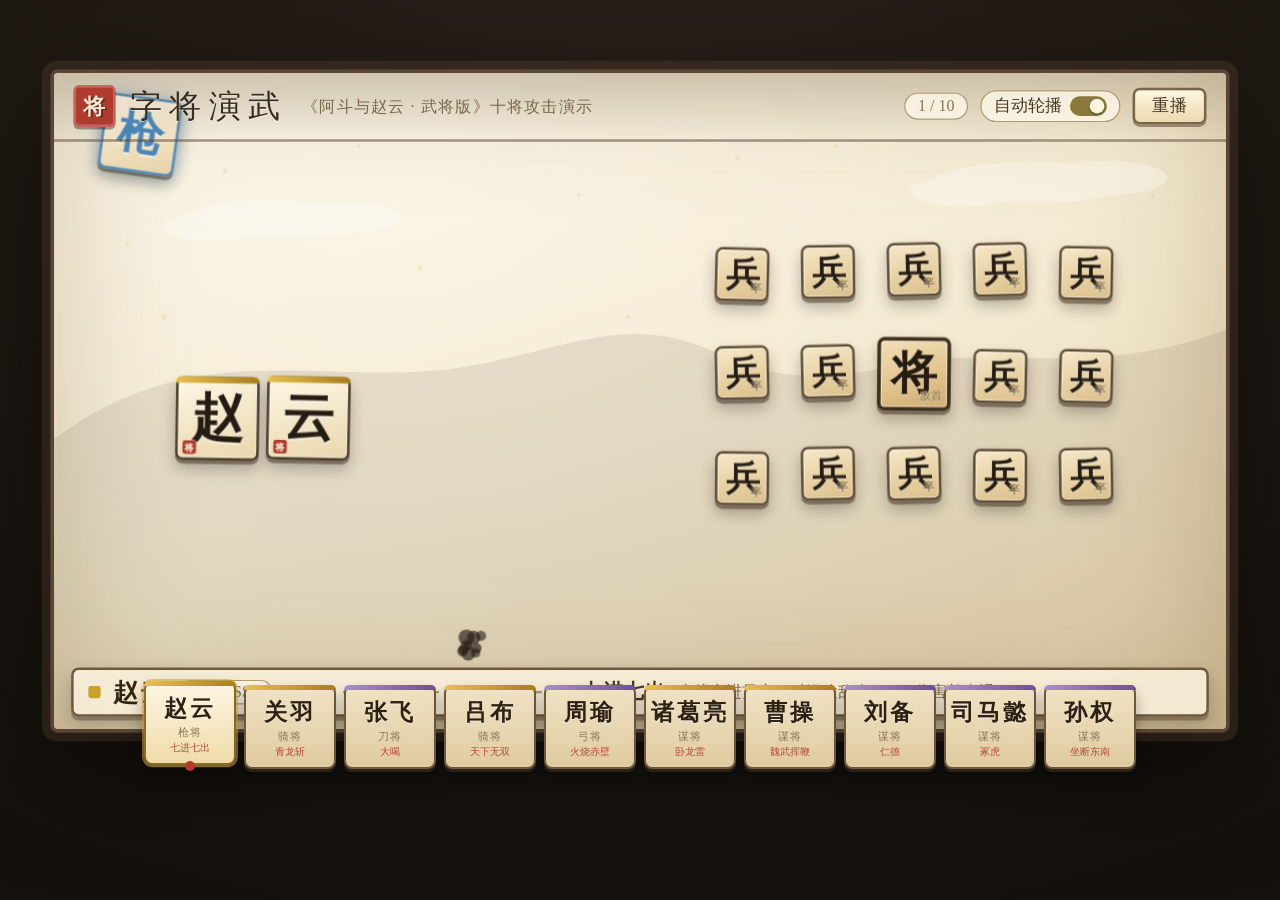
==== warriors-attack.html @ 14cee169 "技术美术：十将攻击画面 HTML 原型（文字拟人化动画）" ====
<!DOCTYPE html>
<html lang="zh-CN">
<head>
<meta charset="UTF-8">
<meta name="viewport" content="width=device-width,initial-scale=1">
<title>字将演武 · 十将攻击演示（阿斗与赵云·武将版）</title>
<style>
/* ============ 基础 ============ */
*{margin:0;padding:0;box-sizing:border-box}
html,body{height:100%}
body{
  background:#14100c radial-gradient(1200px 800px at 50% 18%, #2c231b, #14100c);
  font-family:"KaiTi","STKaiti","SimSun",serif;
  color:#2a2118;
  display:flex;align-items:center;justify-content:center;
  overflow:auto;
  -webkit-user-select:none;user-select:none;
}
#wrap{display:flex;flex-direction:column;align-items:center;gap:14px;padding:20px 8px}

/* ============ 舞台（960×540 逻辑坐标） ============ */
#stage{
  position:relative;width:960px;height:540px;flex:none;
  background:
    radial-gradient(900px 520px at 28% 18%, rgba(255,253,245,.55), rgba(0,0,0,0)),
    linear-gradient(163deg,#f7efdb 0%,#f0e3c5 55%,#e7d4af 100%);
  border:3px solid #5b4636;
  outline:7px solid rgba(91,70,54,.32);
  box-shadow:0 26px 90px rgba(0,0,0,.6), inset 0 0 110px rgba(122,92,42,.30);
  border-radius:6px;
  overflow:hidden;
  transform-origin:50% 50%;
}
#bg{position:absolute;inset:0;z-index:0;pointer-events:none}
#stage.shake-sm{animation:shk-sm .22s linear}
#stage.shake-md{animation:shk-md .3s linear}
#stage.shake-lg{animation:shk-lg .42s linear}
@keyframes shk-sm{0%{transform:translate(0,0)}25%{transform:translate(2px,-2px)}50%{transform:translate(-2px,2px)}75%{transform:translate(2px,1px)}100%{transform:translate(0,0)}}
@keyframes shk-md{0%{transform:translate(0,0)}15%{transform:translate(4px,-4px)}30%{transform:translate(-5px,3px)}45%{transform:translate(4px,4px)}60%{transform:translate(-3px,-4px)}80%{transform:translate(3px,2px)}100%{transform:translate(0,0)}}
@keyframes shk-lg{0%{transform:translate(0,0)}10%{transform:translate(7px,-7px)}20%{transform:translate(-8px,5px)}30%{transform:translate(7px,7px)}40%{transform:translate(-6px,-7px)}55%{transform:translate(5px,5px)}70%{transform:translate(-4px,-3px)}85%{transform:translate(3px,2px)}100%{transform:translate(0,0)}}

/* ============ 标题栏 ============ */
#titlebar{
  position:absolute;top:0;left:0;right:0;height:56px;z-index:30;
  display:flex;align-items:center;gap:12px;
  padding:0 16px;
  border-bottom:2px solid rgba(91,70,54,.45);
  background:linear-gradient(180deg,rgba(91,70,54,.16),rgba(91,70,54,0));
  pointer-events:none;
}
#titlebar .seal{
  flex:none;width:34px;height:34px;border-radius:4px;
  background:#b03a2e;color:#f5ead2;
  font-size:18px;font-weight:bold;letter-spacing:0;
  display:flex;align-items:center;justify-content:center;
  box-shadow:0 2px 0 rgba(0,0,0,.35), inset 0 0 0 2px rgba(255,255,255,.22);
  text-shadow:1px 1px 0 rgba(0,0,0,.35);
}
#titlebar .tt{font-family:"STLiti","LiSu","KaiTi",serif;font-size:26px;letter-spacing:6px;color:#3a2c1c;text-shadow:0 1px 0 rgba(255,255,255,.6)}
#titlebar .sub{font-size:13px;color:#7a674c;letter-spacing:1px;margin-top:2px}
#titlebar .spacer{flex:1;pointer-events:none}
#titlebar .ctrls{display:flex;align-items:center;gap:10px;pointer-events:auto}
#titlebar .step{font-size:13px;color:#8a7456;background:rgba(255,250,235,.75);border:1px solid #b09a76;border-radius:12px;padding:2px 10px}
#titlebar button{
  font-family:inherit;font-size:14px;color:#4a3824;cursor:pointer;
  background:linear-gradient(180deg,#fdf6e2,#ecd9ae);
  border:2px solid #7a6547;border-radius:6px;padding:4px 14px;
  box-shadow:0 2px 0 rgba(74,59,42,.5);
}
#titlebar button:hover{background:linear-gradient(180deg,#fff8e6,#f2e0b6)}
#titlebar button:active{transform:translateY(1px);box-shadow:0 1px 0 rgba(74,59,42,.5)}
#titlebar .switch{display:flex;align-items:center;gap:6px;font-size:14px;color:#4a3824;background:rgba(255,250,235,.75);border:1px solid #b09a76;border-radius:16px;padding:3px 10px;cursor:pointer}
#titlebar .switch .knob{width:30px;height:16px;border-radius:8px;background:#c9b894;position:relative;transition:background .2s;flex:none}
#titlebar .switch .knob::after{content:"";position:absolute;top:2px;left:2px;width:12px;height:12px;border-radius:50%;background:#fdf6e2;box-shadow:0 1px 2px rgba(0,0,0,.4);transition:left .2s}
#titlebar .switch.on .knob{background:#8a7a3a}
#titlebar .switch.on .knob::after{left:16px}

/* ============ 字牌 ============ */
.tile{
  position:absolute;z-index:2;
  display:flex;align-items:center;justify-content:center;
  font-family:"KaiTi","STKaiti","SimHei",serif;font-weight:bold;
  color:#241b12;text-shadow:0 1px 0 rgba(255,255,255,.55);
  background:linear-gradient(165deg,#fcf4e2 0%,#f1e3c2 55%,#e7d3a9 100%);
  border:2px solid #4a3b2a;border-radius:6px;
  box-shadow:0 3px 0 rgba(74,59,42,.55), 0 7px 12px rgba(0,0,0,.26), inset 0 0 0 1px rgba(255,255,255,.5);
  pointer-events:none;
  will-change:left,top,transform,opacity,filter;
}
.tile .qbar{position:absolute;top:-2px;left:-2px;right:-2px;height:5px;border-radius:4px 4px 0 0}
.tile .qbar.gold{background:linear-gradient(90deg,#e6c14e,#a87e1e)}
.tile .qbar.purple{background:linear-gradient(90deg,#a98fd0,#6d4f96)}
.tile .corner{position:absolute;bottom:2px;right:4px;font-size:9px;color:#a08a62;letter-spacing:0}
.tile .seal-mini{position:absolute;bottom:3px;left:4px;width:11px;height:11px;border-radius:2px;background:#b03a2e;font-size:7px;color:#f5ead2;display:flex;align-items:center;justify-content:center}

/* 武将字 */
.char{background:linear-gradient(165deg,#fef7e6 0%,#f3e6c6 55%,#ead7ad 100%)}
/* 武器字 */
.weapon{
  border-width:2px;z-index:3;
  font-family:"STLiti","LiSu","KaiTi",serif;
}
/* 敌兵 */
.enemy{background:linear-gradient(165deg,#f5e8c8 0%,#e8d2a4 55%,#dcc08c 100%);border-color:#5c4a33}
.enemy .corner{color:#8f7a54}
/* 精英 */
.elite{border-width:3px;border-color:#3d2d1c;background:linear-gradient(165deg,#f3e0b6 0%,#e2c58e 55%,#d2ae72 100%)}
/* 友军 */
.ally{background:linear-gradient(165deg,#eef0e0 0%,#d8dec0 55%,#c6cd9f 100%);border-color:#57604a}

/* 慢速/眩晕小标记 */
.minimark{position:absolute;z-index:6;font-size:17px;font-weight:bold;pointer-events:none;opacity:0}
.minimark.slow{color:#7a4f9e;text-shadow:0 0 6px rgba(122,79,158,.9)}
.minimark.star{color:#e0a81f;text-shadow:0 0 8px rgba(224,168,31,.95)}

/* ============ 特效层 ============ */
#fx{position:absolute;inset:0;z-index:8;pointer-events:none}

/* 飘字 */
.float-text{
  position:absolute;z-index:20;pointer-events:none;
  font-family:"KaiTi","STKaiti",serif;font-weight:bold;
  white-space:nowrap;
  text-shadow:0 2px 0 rgba(0,0,0,.35), 0 0 12px rgba(0,0,0,.15);
  animation:floatUp 1.25s ease-out forwards;
}
@keyframes floatUp{
  0%{opacity:0;transform:translateY(6px) scale(.6)}
  12%{opacity:1;transform:translateY(0) scale(1.15)}
  26%{transform:translateY(-8px) scale(1)}
  100%{opacity:0;transform:translateY(-46px) scale(.92)}
}
.float-text.dmg{color:#c1351d;font-size:26px}
.float-text.burn{color:#e2601f;font-size:22px}
.float-text.heal{color:#3f9e58;font-size:22px}
.float-text.buff{color:#c9a227;font-size:20px}
.float-text.info{color:#4a3b2a;font-size:17px}
.float-text.gold{color:#d4a017;font-size:26px}
.float-text.red{color:#d33;font-size:20px}

/* 技能大字 */
#bigtext{
  position:absolute;left:0;right:0;top:150px;z-index:25;text-align:center;
  pointer-events:none;opacity:0;
}
#bigtext.show{animation:btPop 1.7s cubic-bezier(.16,.8,.3,1) forwards}
@keyframes btPop{
  0%{opacity:0;transform:scale(.3) rotate(-4deg)}
  14%{opacity:1;transform:scale(1.12) rotate(1deg)}
  26%{transform:scale(1) rotate(0)}
  72%{opacity:1;transform:scale(1.02)}
  100%{opacity:0;transform:scale(.94) translateY(-14px)}
}
#bt-main{
  display:inline-block;
  font-family:"STLiti","LiSu","KaiTi",serif;
  font-size:74px;font-weight:bold;letter-spacing:10px;
  color:#241b12;
  background:linear-gradient(180deg,#fff8e8 8%,#e8d3a4 100%);
  -webkit-background-clip:text;background-clip:text;
  text-shadow:0 0 0 transparent;
  filter:drop-shadow(0 3px 0 rgba(74,59,42,.85)) drop-shadow(0 0 18px rgba(0,0,0,.28));
  padding:0 26px;
}
#bt-sub{display:block;margin-top:8px;font-size:18px;color:#5c4628;letter-spacing:2px;text-shadow:0 1px 0 rgba(255,255,255,.7)}
#bt-seal{position:absolute;left:50%;top:-10px;margin-left:150px;width:30px;height:30px;border-radius:3px;background:#b03a2e;color:#f5ead2;font-size:13px;display:flex;align-items:center;justify-content:center;box-shadow:0 2px 0 rgba(0,0,0,.3);transform:rotate(8deg)}

/* ============ 战报条 ============ */
#report{
  position:absolute;left:14px;right:14px;bottom:10px;height:40px;z-index:26;
  display:flex;align-items:center;gap:10px;
  background:rgba(250,241,220,.88);
  border:2px solid #6d583c;border-radius:6px;
  padding:0 12px;
  box-shadow:0 3px 0 rgba(74,59,42,.4), 0 6px 14px rgba(0,0,0,.2);
  pointer-events:none;
}
#report .rq{width:10px;height:10px;border-radius:2px;flex:none}
#report .rq.gold{background:#c9a227}
#report .rq.purple{background:#7d5ba6}
#report .rname{font-size:20px;font-weight:bold;color:#33250f;letter-spacing:2px;flex:none}
#report .rjob{font-size:13px;color:#7a674c;flex:none;border:1px solid #b09a76;border-radius:8px;padding:0 7px;background:rgba(255,255,255,.4)}
#report .rdash{flex:1;height:2px;background:repeating-linear-gradient(90deg,#b09a76 0 6px,transparent 6px 12px)}
#report .rskill{font-size:16px;color:#4a3824;flex:none;font-weight:bold;letter-spacing:1px}
#report .rdesc{font-size:13px;color:#7a674c;flex:none;max-width:430px;white-space:nowrap;overflow:hidden;text-overflow:ellipsis}
#report .rhit{flex:none;font-size:13px;color:#b03a2e;min-width:150px;text-align:right;transition:opacity .3s}

/* ============ 武将切换栏 ============ */
#bar{
  display:flex;gap:8px;justify-content:center;flex-wrap:wrap;
  width:100%;max-width:1016px;
}
.hbtn{
  position:relative;cursor:pointer;font-family:inherit;
  width:92px;height:84px;padding:6px 4px 4px;
  display:flex;flex-direction:column;align-items:center;justify-content:center;gap:1px;
  background:linear-gradient(180deg,#efe3c4,#e0cba0);
  border:2px solid #6d583c;border-radius:8px;
  box-shadow:0 3px 0 rgba(74,59,42,.5), 0 8px 14px rgba(0,0,0,.3);
  transition:transform .12s, box-shadow .12s;
}
.hbtn:hover{transform:translateY(-2px)}
.hbtn:active{transform:translateY(1px);box-shadow:0 1px 0 rgba(74,59,42,.5)}
.hbtn .hq{position:absolute;top:-2px;left:-2px;right:-2px;height:5px;border-radius:6px 6px 0 0}
.hbtn .hq.gold{background:linear-gradient(90deg,#e6c14e,#a87e1e)}
.hbtn .hq.purple{background:linear-gradient(90deg,#a98fd0,#6d4f96)}
.hbtn .hnm{font-size:23px;font-weight:bold;color:#2e2113;letter-spacing:3px;text-shadow:0 1px 0 rgba(255,255,255,.5)}
.hbtn .hjb{font-size:11px;color:#8a7456;letter-spacing:1px}
.hbtn .hsk{font-size:10px;color:#b03a2e;letter-spacing:0;opacity:.9;max-width:84px;white-space:nowrap;overflow:hidden;text-overflow:ellipsis}
.hbtn.cur{
  background:linear-gradient(180deg,#fdf6e2,#f0dcaa);
  border-color:#8a6a2a;
  box-shadow:0 0 0 2px rgba(201,162,39,.55), 0 3px 0 rgba(74,59,42,.5), 0 10px 18px rgba(0,0,0,.35);
  transform:translateY(-4px);
}
.hbtn .hsr{position:absolute;bottom:-8px;left:50%;margin-left:-5px;width:10px;height:10px;border-radius:50%;background:#b03a2e;opacity:0;transition:opacity .15s}
.hbtn.cur .hsr{opacity:1}

@media (max-width:1020px){#wrap{gap:10px}}
</style>
</head>
<body>
<div id="wrap">
  <div id="stage">
    <!-- 背景装饰：远山 / 祥云 / 洒金 -->
    <svg id="bg" viewBox="0 0 960 540" preserveAspectRatio="xMidYMid slice" aria-hidden="true">
      <g fill="#4a3b2a" opacity=".10">
        <path d="M0,300 C120,210 230,260 340,240 C420,226 470,196 540,228 C600,256 640,250 700,238 C770,224 860,250 960,210 L960,540 L0,540 Z"/>
        <path d="M0,360 C140,300 300,330 420,312 C520,298 620,330 740,316 C830,306 910,322 960,300 L960,540 L0,540 Z" opacity=".8"/>
      </g>
      <g fill="#ffffff" opacity=".30">
        <ellipse cx="180" cy="120" rx="70" ry="16"/>
        <ellipse cx="130" cy="126" rx="40" ry="12"/>
        <ellipse cx="238" cy="118" rx="46" ry="13"/>
        <ellipse cx="800" cy="90" rx="80" ry="17"/>
        <ellipse cx="745" cy="97" rx="44" ry="12"/>
        <ellipse cx="862" cy="86" rx="50" ry="14"/>
      </g>
      <g fill="#c9a227" opacity=".14">
        <circle cx="90" cy="200" r="2.4"/><circle cx="140" cy="80" r="1.8"/><circle cx="300" cy="160" r="2.2"/>
        <circle cx="430" cy="100" r="1.6"/><circle cx="560" cy="70" r="2"/><circle cx="700" cy="150" r="1.8"/>
        <circle cx="830" cy="180" r="2.2"/><circle cx="900" cy="100" r="1.6"/><circle cx="250" cy="60" r="1.5"/>
        <circle cx="640" cy="60" r="1.5"/><circle cx="470" cy="200" r="1.7"/><circle cx="60" cy="140" r="1.6"/>
      </g>
    </svg>

    <!-- 标题栏 -->
    <div id="titlebar">
      <div class="seal">将</div>
      <div>
        <div class="tt">字将演武</div>
      </div>
      <div class="sub">《阿斗与赵云 · 武将版》十将攻击演示</div>
      <div class="spacer"></div>
      <div class="ctrls">
        <span class="step" id="step-info">1 / 10</span>
        <div class="switch" id="auto-switch" title="自动轮播武将"><span>自动轮播</span><span class="knob"></span></div>
        <button id="btn-replay" title="重播当前武将">重播</button>
      </div>
    </div>

    <!-- 战斗层 -->
    <div id="layer-allies"></div>
    <div id="layer-enemies"></div>
    <div id="layer-hero"></div>

    <canvas id="fx"></canvas>

    <!-- 技能大字 -->
    <div id="bigtext"><span id="bt-seal" style="display:none">将</span><span id="bt-main"></span><span id="bt-sub"></span></div>

    <!-- 战报条 -->
    <div id="report">
      <span class="rq" id="rq"></span>
      <span class="rname" id="rname"></span>
      <span class="rjob" id="rjob"></span>
      <span class="rdash"></span>
      <span class="rskill" id="rskill"></span>
      <span class="rdesc" id="rdesc"></span>
      <span class="rhit" id="rhit"></span>
    </div>
  </div>

  <!-- 武将切换栏 -->
  <div id="bar"></div>
</div>

<script>
"use strict";
/* ================= 工具 ================= */
const $ = s => document.querySelector(s);
const clamp = (v,a,b)=>v<a?a:(v>b?b:v);
const lerp = (a,b,t)=>a+(b-a)*t;
const rnd = (a,b)=>a+Math.random()*(b-a);
const easeOutCubic = t=>1-Math.pow(1-t,3);
const easeInCubic = t=>t*t*t;
const easeInOutSine = t=>-(Math.cos(Math.PI*t)-1)/2;
const easeOutBack = t=>{const c=1.70158;const p=c+1;return 1+Math.pow(t-1,3)*(p*Math.pow(t-1,2)+c*(t-1)+1);};
const easeOutElastic = t=>{if(t===0||t===1)return t;return Math.pow(2,-10*t)*Math.sin((t*10-0.75)*(2*Math.PI/3))+1;};

/* ================= 常量 ================= */
const SW=960, SH=540;
const HERO_CX=170, HERO_CY=245;      // 武将字牌中心
const ALLY_POS=[[62,180],[62,260],[62,340]];  // 友军位置
const ENEMY_COLS=[560,630,700,770,840];
const ENEMY_ROWS=[162,245,328];
const ELITE_POS={x:700,y:245};        // 精英敌（第二排中间）
const TILE_SIZE={
  char2:68, char3:56, weapon:62, enemy:44, elite:60, ally:52, fire:48, seal:26
};

/* ================= 全局状态 ================= */
const state={
  t:0, auto:true, idx:0,
  hero:null, done:false, playing:false,
  parts:[], floats:[],
  enemies:[], allies:[],
};

/* ================= 舞台缩放 ================= */
function fitStage(){
  const s=Math.min(window.innerWidth/1000, (window.innerHeight-40)/700);
  const st=$('#stage');
  st.style.transform='scale('+Math.min(1.35,Math.max(0.35,s))+')';
}
window.addEventListener('resize',fitStage);

/* ================= 震屏 ================= */
function shake(level){
  const st=$('#stage');
  st.classList.remove('shake-sm','shake-md','shake-lg');
  void st.offsetWidth;
  st.classList.add(level==='lg'?'shake-lg':(level==='md'?'shake-md':'shake-sm'));
}

/* ================= 飘字 ================= */
function floatText(x,y,text,cls){
  const el=document.createElement('span');
  el.className='float-text '+cls;
  el.textContent=text;
  el.style.left=x+'px'; el.style.top=y+'px';
  $('#stage').appendChild(el);
  setTimeout(()=>el.remove(),1300);
}

/* ================= 技能大字 ================= */
function bigText(main,sub){
  $('#bt-main').textContent=main;
  $('#bt-sub').textContent=sub||'';
  $('#bt-seal').style.display=sub?'flex':'none';
  const bt=$('#bigtext');
  bt.classList.remove('show');
  void bt.offsetWidth;
  bt.classList.add('show');
}

/* ================= Canvas 初始化 ================= */
const fx=$('#fx'), fctx=fx.getContext('2d');
function initCanvas(){
  fx.width=SW*2; fx.height=SH*2;
  fctx.scale(2,2);
}

/* ================= 粒子系统 ================= */
function spawn(o){ state.parts.push(o); }
function ink(x,y,n,power){
  for(let i=0;i<n;i++){
    const a=rnd(0,Math.PI*2), sp=rnd(20,130)*(power||1);
    spawn({type:'ink',x,y,vx:Math.cos(a)*sp,vy:Math.sin(a)*sp-40,t:0,life:rnd(.5,.9),r:rnd(2,5.5)*Math.max(.6,power*0.9),g:rnd(300,560)});
  }
}
function fire(x,y,n,up){
  for(let i=0;i<n;i++){
    spawn({type:'fire',x:x+rnd(-14,14),y:y+rnd(-6,6),vx:rnd(-24,24),vy:rnd(-130,-40)*(up!==false?1:0.6),t:0,life:rnd(.5,1.1),r:rnd(2,6.5),hue:rnd(14,42)});
  }
}
function smoke(x,y,n){
  for(let i=0;i<n;i++){
    spawn({type:'smoke',x:x+rnd(-8,8),y:y+rnd(-6,6),vx:rnd(-14,14),vy:rnd(-70,-30),t:0,life:rnd(.8,1.4),r:rnd(3,8)});
  }
}
function spark(x,y,n,color){
  for(let i=0;i<n;i++){
    const a=rnd(0,Math.PI*2), sp=rnd(40,190);
    spawn({type:'spark',x,y,vx:Math.cos(a)*sp,vy:Math.sin(a)*sp,t:0,life:rnd(.35,.7),r:rnd(1.5,3.4),color:color||'#e8d27a'});
  }
}
function ring(x,y,color,r0,r1,life,w){
  spawn({type:'ring',x,y,color,r0:r0||10,r1:r1||200,t:0,life:life||0.6,w:w||5});
}
function slash(x,y,ang,len,color,life){
  spawn({type:'slash',x,y,ang,rad:len,t:0,life:life||0.3,color:color||'#e8e8e8'});
}
function bolt(x1,y1,x2,y2,color){
  const seg=6, pts=[[x1,y1]];
  for(let i=1;i<seg;i++){
    pts.push([lerp(x1,x2,i/seg)+rnd(-14,14), lerp(y1,y2,i/seg)+rnd(-14,14)]);
  }
  pts.push([x2,y2]);
  spawn({type:'bolt',pts,t:0,life:0.14,color:color||'#f4e9a8',seed:Math.random()});
}
function cloud(x,y,r,alpha,life){
  spawn({type:'cloud',x,y,r,t:0,life:life||1.4,alpha:alpha||0.4});
}
function aura(x,y,r,color,alpha,life){
  spawn({type:'aura',x,y,r,t:0,life:life||1.6,color:color||'#5d4a8c',alpha:alpha||0.5});
}
function petal(x,y,n){
  for(let i=0;i<n;i++){
    spawn({type:'petal',x:x+rnd(-30,30),y:y+rnd(-10,10),vx:rnd(-26,26),vy:rnd(-70,-28),t:0,life:rnd(.9,1.6),r:rnd(2.5,4.5),rot:rnd(0,Math.PI*2)});
  }
}
function coin(x,y,n){
  for(let i=0;i<n;i++){
    spawn({type:'coin',x:x+rnd(-260,260),y:y+rnd(-40,0),vx:rnd(-16,16),vy:rnd(90,220),t:0,life:1.6,r:rnd(6,10),rot:rnd(0,Math.PI*2),bounce:0});
  }
}
function healFx(x,y,color){
  spawn({type:'heal',x:x+rnd(-8,8),y:y+rnd(-8,8),t:0,life:0.9,color:color||'#6fd48a'});
}
function starFx(x,y){
  spawn({type:'star',x:x+rnd(-6,6),y:y-rnd(0,26),t:0,life:rnd(.9,1.3),r:rnd(5,8)});
}
function ghost(x,y,text,scale,alpha){
  spawn({type:'ghost',x,y,text,scale:scale||1,alpha:alpha||0.3,t:0,life:0.4});
}
function ghostPair(x,y,ch1,ch2,w,scale,alpha){
  spawn({type:'ghost',x:x-w/2,y,text:ch1,scale:scale||1,alpha:alpha||0.3,t:0,life:0.4});
  spawn({type:'ghost',x:x+w/2,y,text:ch2,scale:scale||1,alpha:alpha||0.3,t:0,life:0.4});
}

function drawParticle(p){
  const a=1-clamp(p.t/p.life,0,1);
  switch(p.type){
    case 'ink':{
      p.x+=p.vx*(p.g?0.016:1); p.y+=p.vy*0.016;
      p.vx*=0.96; p.vy=p.vy*0.96+110*0.016;
      fctx.globalAlpha=Math.max(0,a*0.8);
      fctx.fillStyle='#2a2118';
      fctx.beginPath(); fctx.arc(p.x,p.y,p.r*a,0,7); fctx.fill();
      break;
    }
    case 'fire':{
      p.x+=p.vx*0.016; p.y+=p.vy*0.016; p.vx*=0.97;
      const grd=fctx.createRadialGradient(p.x,p.y,0,p.x,p.y,p.r*2.4);
      fctx.globalAlpha=Math.max(0,a*0.85);
      grd.addColorStop(0,'rgba(255,244,190,1)');
      grd.addColorStop(0.4,'rgba(255,'+Math.floor(120+p.hue*2)+',40,'+0.9+')');
      grd.addColorStop(1,'rgba(220,60,10,0)');
      fctx.fillStyle=grd;
      fctx.beginPath(); fctx.arc(p.x,p.y,p.r*2.2*a+1,0,7); fctx.fill();
      break;
    }
    case 'smoke':{
      p.x+=p.vx*0.016; p.y+=p.vy*0.016; p.r+=6*0.016;
      fctx.globalAlpha=Math.max(0,a*0.35);
      fctx.fillStyle='#3a3a3a';
      fctx.beginPath(); fctx.arc(p.x,p.y,p.r*a,0,7); fctx.fill();
      break;
    }
    case 'spark':{
      p.x+=p.vx*0.016; p.y+=p.vy*0.016; p.vx*=0.94; p.vy*=0.94;
      fctx.globalAlpha=Math.max(0,a);
      fctx.fillStyle=p.color;
      fctx.beginPath(); fctx.arc(p.x,p.y,p.r*a,0,7); fctx.fill();
      break;
    }
    case 'ring':{
      const r=lerp(p.r0,p.r1,1-Math.pow(1-clamp(p.t/p.life,0,1),2));
      fctx.globalAlpha=Math.max(0,a*0.85);
      fctx.strokeStyle=p.color; fctx.lineWidth=Math.max(1,p.w*a);
      fctx.beginPath(); fctx.arc(p.x,p.y,r,0,7); fctx.stroke();
      break;
    }
    case 'slash':{
      fctx.globalAlpha=Math.max(0,a);
      const grd=fctx.createRadialGradient(p.x,p.y,0,p.x,p.y,p.rad*2);
      grd.addColorStop(0,p.color);
      grd.addColorStop(1,'rgba(255,255,255,0)');
      fctx.fillStyle=grd;
      fctx.save(); fctx.translate(p.x,p.y); fctx.rotate(p.ang);
      fctx.beginPath();
      fctx.moveTo(-p.rad*0.1,0);
      fctx.quadraticCurveTo(p.rad*0.55,-p.rad*0.34,p.rad,0);
      fctx.quadraticCurveTo(p.rad*0.55,p.rad*0.34,-p.rad*0.1,0);
      fctx.fill(); fctx.restore();
      break;
    }
    case 'bolt':{
      fctx.globalAlpha=Math.max(0,a);
      fctx.lineJoin='round';
      fctx.strokeStyle=p.color; fctx.lineWidth=3.2*a+0.6;
      fctx.beginPath(); fctx.moveTo(p.pts[0][0],p.pts[0][1]);
      for(let i=1;i<p.pts.length;i++){
        const jx=p.pts[i][0]+rnd(-3,3), jy=p.pts[i][1]+rnd(-3,3);
        fctx.lineTo(jx,jy);
      }
      fctx.stroke();
      fctx.strokeStyle='rgba(255,255,255,'+(0.9*a)+')'; fctx.lineWidth=1.4;
      fctx.beginPath(); fctx.moveTo(p.pts[0][0],p.pts[0][1]);
      for(let i=1;i<p.pts.length;i++) fctx.lineTo(p.pts[i][0],p.pts[i][1]);
      fctx.stroke();
      break;
    }
    case 'cloud':{
      fctx.globalAlpha=Math.max(0,a*p.alpha);
      const grd=fctx.createRadialGradient(p.x,p.y,0,p.x,p.y,p.r);
      grd.addColorStop(0,'rgba(50,44,60,0.9)');
      grd.addColorStop(1,'rgba(50,44,60,0)');
      fctx.fillStyle=grd;
      fctx.beginPath(); fctx.arc(p.x,p.y,p.r,0,7); fctx.fill();
      break;
    }
    case 'aura':{
      fctx.globalAlpha=Math.max(0,a*p.alpha);
      const grd=fctx.createRadialGradient(p.x,p.y,0,p.x,p.y,p.r);
      grd.addColorStop(0,p.color);
      grd.addColorStop(1,'rgba(0,0,0,0)');
      fctx.fillStyle=grd;
      fctx.beginPath(); fctx.arc(p.x,p.y,p.r,0,7); fctx.fill();
      break;
    }
    case 'petal':{
      p.x+=p.vx*0.016; p.y+=p.vy*0.016; p.rot+=2*0.016;
      fctx.globalAlpha=Math.max(0,a*0.8);
      fctx.fillStyle='#f0a9bd';
      fctx.save(); fctx.translate(p.x,p.y); fctx.rotate(p.rot);
      fctx.beginPath(); fctx.ellipse(0,0,p.r,p.r*0.62,0,0,7); fctx.fill(); fctx.restore();
      break;
    }
    case 'coin':{
      p.x+=p.vx*0.016; p.vy+=380*0.016; p.y+=p.vy*0.016; p.rot+=3*0.016;
      if(p.y>SH-120 && p.bounce<2){ p.y=SH-120; p.vy*=-0.42; p.bounce++; spark(p.x,p.y,3,'#f4d982'); }
      fctx.globalAlpha=Math.max(0,Math.min(1,a+0.3));
      fctx.save(); fctx.translate(p.x,p.y); fctx.rotate(p.rot);
      fctx.fillStyle='#d4a017'; fctx.strokeStyle='#8a6a12'; fctx.lineWidth=1.6;
      fctx.beginPath(); fctx.arc(0,0,p.r,0,7); fctx.fill(); fctx.stroke();
      fctx.fillStyle='#8a6a12';
      fctx.fillRect(-p.r*0.28,-p.r*0.28,p.r*0.56,p.r*0.56);
      fctx.restore();
      break;
    }
    case 'heal':{
      p.y-=26*0.016;
      fctx.globalAlpha=Math.max(0,a);
      fctx.strokeStyle=p.color; fctx.lineWidth=2.6;
      fctx.beginPath(); fctx.moveTo(p.x-7,p.y); fctx.lineTo(p.x+7,p.y);
      fctx.moveTo(p.x,p.y-7); fctx.lineTo(p.x,p.y+7); fctx.stroke();
      break;
    }
    case 'star':{
      p.y-=10*0.016; p.rot=(p.rot||0)+3*0.016;
      fctx.globalAlpha=Math.max(0,a);
      fctx.fillStyle='#e8c23a';
      fctx.save(); fctx.translate(p.x,p.y); fctx.rotate(p.rot||0);
      starPath(p.r); fctx.fill(); fctx.restore();
      break;
    }
    case 'ghost':{
      fctx.globalAlpha=Math.max(0,a*p.alpha);
      fctx.font='bold 46px KaiTi, STKaiti, SimHei, serif';
      fctx.textAlign='center'; fctx.textBaseline='middle';
      fctx.fillStyle='#2a2118';
      fctx.fillText(p.text,p.x,p.y);
      break;
    }
  }
  fctx.globalAlpha=1;
}
function starPath(r){
  fctx.beginPath();
  for(let i=0;i<10;i++){
    const rr=i%2===0?r:r*0.45, ang=i*Math.PI/5-Math.PI/2;
    const x=Math.cos(ang)*rr, y=Math.sin(ang)*rr;
    if(i===0) fctx.moveTo(x,y); else fctx.lineTo(x,y);
  }
  fctx.closePath();
}

/* ================= 敌人系统 ================= */
function makeEnemy(elite,x,y){
  const el=document.createElement('span');
  el.className='tile '+(elite?'elite':'enemy');
  const s=elite?TILE_SIZE.elite:TILE_SIZE.enemy;
  el.style.width=s+'px'; el.style.height=s+'px';
  el.style.fontSize=(s*0.62)+'px';
  el.innerHTML='<span class="corner">'+(elite?'敌首':'卒')+'</span>'+ (elite?'将':'兵');
  $('#layer-enemies').appendChild(el);
  return {
    el, elite:!!elite, x, y, ox:x, oy:y, w:s, seed:Math.random()*7,
    state:'idle', tt:0, vx:0, vy:0, rot:0, vr:0,
    burnT:0, alpha:1, halves:null, markEl:null
  };
}
function buildEnemies(){
  const layer=$('#layer-enemies');
  layer.innerHTML='';
  state.enemies=[];
  ENEMY_ROWS.forEach((ry,ri)=>{
    ENEMY_COLS.forEach((cx,ci)=>{
      if(ri===1 && ci===2) return; // 精英位
      state.enemies.push(makeEnemy(false,cx,ry));
    });
  });
  state.enemies.push(makeEnemy(true,ELITE_POS.x,ELITE_POS.y));
}
function resetEnemies(){
  state.enemies.forEach(e=>{
    e.x=e.ox; e.y=e.oy; e.vx=0; e.vy=0; e.rot=0; e.vr=0; e.tt=0; e.burnT=0; e.alpha=1;
    e.state='idle';
    if(e.halves){ e.halves.forEach(h=>h.remove()); e.halves=null; }
    if(e.markEl){ e.markEl.remove(); e.markEl=null; }
    e.el.style.display='flex';
    e.el.style.filter='';
    e.el.style.opacity='1';
    e.el.classList.remove('stunned');
  });
}
/* 通用敌人动画挂载 */
function applyEnemy(e){
  const el=e.el;
  el.style.left=e.x+'px'; el.style.top=e.y+'px';
  el.style.transform='translate(-50%,-50%) rotate('+e.rot+'deg)';
  el.style.opacity=e.alpha;
}
function updateEnemies(dt){
  for(const e of state.enemies){
    e.tt+=dt;
    switch(e.state){
      case 'idle':
        e.y=e.oy+Math.sin(state.t*2.2+e.seed)*2.5;
        e.rot=Math.sin(state.t*1.4+e.seed)*1.5;
        break;
      case 'knock':{
        e.vx*=Math.pow(0.16,dt); e.vy+=760*dt;
        e.x+=e.vx*dt; e.y+=e.vy*dt; e.rot+=e.vr*dt;
        if(e.y>e.oy+260 || e.x>SW+120 || e.y>SH+40){ e.state='dead'; }
        break;
      }
      case 'split':{
        e.alpha-=dt*1.1;
        if(e.halves){
          e.halves[0].style.transform='translate(-50%,-50%) translate('+(-14-e.rot*0.8)+'px,'+(-22-e.rot)+'px) rotate('+(-16+e.rot)+'deg)';
          e.halves[1].style.transform='translate(-50%,-50%) translate('+(16+e.rot*0.8)+'px,'+(24+e.rot)+'px) rotate('+(14+e.rot)+'deg)';
          e.halves.forEach(h=>h.style.opacity=e.alpha);
        }
        if(e.alpha<=0){ e.state='dead'; e.el.style.display='none'; }
        break;
      }
      case 'burn':{
        e.burnT+=dt;
        const k=clamp(e.burnT/2.6,0,1);
        e.el.style.filter='grayscale('+(0.25+k*0.75)+') brightness('+(1-k*0.55)+') sepia('+(k*0.4)+')';
        if(Math.random()<0.16) smoke(e.x+rnd(-8,8),e.y-10,1);
        if(Math.random()<0.2) fire(e.x,e.y+rnd(-6,12),1,false);
        e.rot=Math.sin(state.t*20+e.seed)*3;
        if(e.burnT>2.7){ e.state='dead'; e.el.style.opacity='0.25'; e.el.style.filter='grayscale(1) brightness(0.35)'; }
        break;
      }
      case 'stun':{
        e.rot=lerp(0,72,clamp(e.tt/0.3,0,1));
        e.y=e.oy+6;
        if(e.markEl) e.markEl.style.opacity='1';
        break;
      }
      case 'slow':{
        e.x=e.ox+Math.sin(state.t*3+e.seed)*3;
        e.y=e.oy+Math.sin(state.t*4.5+e.seed)*2;
        e.rot=Math.sin(state.t*6+e.seed)*3;
        e.el.style.filter='hue-rotate(-40deg) saturate(1.35) brightness(0.78)';
        if(e.markEl) e.markEl.style.opacity='1';
        break;
      }
      case 'dead':
        e.alpha=Math.max(0,e.alpha-dt*1.6);
        if(e.alpha<=0 && e.el.style.display!=='none'){ e.el.style.display='none'; }
        break;
    }
    applyEnemy(e);
  }
}
/* 敌人打击工具 */
function hitEnemy(e,type,pow){
  if(e.state==='dead') return;
  e.tt=0;
  if(type==='knock'){
    e.state='knock';
    e.vx=rnd(150,330)*(pow||1); e.vy=rnd(-300,-160)*(pow||1);
    e.vr=rnd(-520,520);
    ink(e.x,e.y,6,pow||1);
  }else if(type==='split'){
    e.state='split'; e.el.style.display='none';
    const s=e.w, ch=e.el.childNodes[0]?e.el.textContent.trim():'兵';
    e.halves=[];
    for(let i=0;i<2;i++){
      const h=document.createElement('span');
      h.className='tile enemy';
      h.style.width=s+'px'; h.style.height=s+'px';
      h.style.fontSize=(s*0.62)+'px';
      h.style.left=e.x+'px'; h.style.top=e.y+'px';
      h.style.clipPath=i===0?'inset(0 0 50% 0)':'inset(50% 0 0 0)';
      h.style.zIndex='2';
      h.textContent=ch;
      h.style.transition='none';
      $('#layer-enemies').appendChild(h);
      e.halves.push(h);
    }
    ink(e.x,e.y,14,1.6);
    shake('lg');
  }else if(type==='stun'){
    e.state='stun';
    ink(e.x,e.y,4,0.7);
    if(!e.markEl){
      const m=document.createElement('span');
      m.className='minimark star'; m.textContent='★';
      e.markEl=m; $('#layer-enemies').appendChild(m);
    }
    e.markEl.style.left=(e.x+26)+'px'; e.markEl.style.top=(e.y-40)+'px';
    starFx(e.x,e.y);
  }else if(type==='burn'){
    e.state='burn'; e.burnT=0;
    fire(e.x,e.y,8,false);
    floatText(e.x,e.y-24,'80%','burn');
  }else if(type==='slow'){
    e.state='slow';
    aura(e.x,e.y,70,'#6a4f96',0.35,1.2);
    if(!e.markEl){
      const m=document.createElement('span');
      m.className='minimark slow'; m.textContent='慢';
      e.markEl=m; $('#layer-enemies').appendChild(m);
    }
    e.markEl.style.left=(e.x+24)+'px'; e.markEl.style.top=(e.y-36)+'px';
    floatText(e.x,e.y-26,'受伤+25%','red');
  }
}
function deadEnemies(){ return state.enemies.filter(e=>e.state!=='dead'); }
function aliveEnemies(){ return state.enemies.filter(e=>e.state!=='dead' && e.state!=='split'); }

/* ================= 友军系统 ================= */
function buildAllies(){
  const layer=$('#layer-allies');
  layer.innerHTML='';
  state.allies=[];
  ALLY_POS.forEach((p,i)=>{
    const el=document.createElement('span');
    el.className='tile ally';
    const s=TILE_SIZE.ally;
    el.style.width=s+'px'; el.style.height=s+'px';
    el.style.fontSize=(s*0.6)+'px';
    el.style.left=p[0]+'px'; el.style.top=p[1]+'px';
    el.innerHTML='<span class="corner">卒</span>士';
    layer.appendChild(el);
    state.allies.push({el,x:p[0],y:p[1],w:s,seed:Math.random()*7,glow:0});
  });
}
function clearAllies(){ $('#layer-allies').innerHTML=''; state.allies=[]; }
function updateAllies(dt){
  for(const a of state.allies){
    a.el.style.transform='translate(-50%,-50%) translateY('+Math.sin(state.t*2.2+a.seed)*2+'px)';
    if(a.glow>0){
      a.glow-=dt*0.7;
      a.el.style.boxShadow='0 3px 0 rgba(74,59,42,.55), 0 7px 12px rgba(0,0,0,.26), 0 0 '+(a.glow*24)+'px rgba(201,162,39,'+clamp(a.glow,0,1)*0.9+')';
      a.el.style.transform='translate(-50%,-50%) translateY('+Math.sin(state.t*2.2+a.seed)*2+'px) scale('+(1+a.glow*0.06)+')';
      a.el.style.filter='brightness('+(1+a.glow*0.25)+')';
    }else{
      a.el.style.boxShadow='';
      a.el.style.filter='';
    }
  }
}

/* ================= 武将字牌 DOM ================= */
const heroEls={chars:[],weapon:null};
function buildHeroDom(h){
  const layer=$('#layer-hero');
  layer.innerHTML='';
  heroEls.chars=[];
  const n=h.chars.length, cw=h.charW, gap=h.charGap||0;
  const total=n*cw+(n-1)*gap;
  let cx=HERO_CX-total/2;
  for(let i=0;i<n;i++){
    const el=document.createElement('span');
    el.className='tile char';
    el.style.width=cw+'px'; el.style.height=cw+'px';
    el.style.fontSize=(cw*0.62)+'px';
    el.innerHTML='<span class="qbar '+h.qclass+'"></span><span class="seal-mini">将</span>'+h.chars[i];
    el.style.left=(cx+cw/2)+'px'; el.style.top=(HERO_CY+cw/2)+'px';
    el.style.transform='translate(-50%,-50%)';
    el.style.opacity='0';
    layer.appendChild(el);
    heroEls.chars.push({el,cx:cx+cw/2,cy:HERO_CY,baseX:cx+cw/2,baseY:HERO_CY});
    cx+=cw+gap;
  }
  const w=document.createElement('span');
  w.className='tile weapon';
  w.style.width=TILE_SIZE.weapon+'px'; w.style.height=TILE_SIZE.weapon+'px';
  w.style.fontSize=(TILE_SIZE.weapon*0.6)+'px';
  w.style.borderColor=h.wcol;
  w.style.color=h.wcol;
  w.style.boxShadow='0 3px 0 rgba(74,59,42,.55), 0 0 16px '+h.wcol+'66, 0 7px 12px rgba(0,0,0,.3)';
  w.textContent=h.weapon;
  layer.appendChild(w);
  heroEls.weapon={el:w,cx:HERO_CX,cy:HERO_CY};
  heroEls.weapon.el.style.opacity='0';
}
function setChar(i,x,y,rot,sx,sy,alpha){
  const c=heroEls.chars[i];
  if(!c) return;
  c.el.style.transform='translate(-50%,-50%) translate('+x+'px,'+y+'px) rotate('+(rot||0)+'deg) scale('+(sx===undefined?1:sx)+','+(sy===undefined?1:sy)+')';
  c.el.style.opacity=alpha===undefined?1:alpha;
}
function setWeapon(x,y,rot,sx,sy,alpha){
  const w=heroEls.weapon;
  w.el.style.transform='translate(-50%,-50%) translate('+x+'px,'+y+'px) rotate('+(rot||0)+'deg) scale('+(sx===undefined?1:sx)+','+(sy===undefined?1:sy)+')';
  w.el.style.opacity=alpha===undefined?1:alpha;
}
function heroCenterX(){ return (heroEls.chars[0].cx+heroEls.chars[heroEls.chars.length-1].cx)/2; }

/* ================= 战报 ================= */
function setReport(h){
  $('#rq').className='rq '+h.qclass;
  $('#rname').textContent=h.name;
  $('#rjob').textContent=h.job+' · '+h.quality;
  $('#rskill').textContent=h.skill;
  $('#rdesc').textContent=h.desc;
  $('#rhit').textContent='';
}
function reportHit(txt){ $('#rhit').textContent=txt; }

/* ================= 通用演出骨架 ================= */
function defaultEntrance(gs,t){
  const n=heroEls.chars.length;
  for(let i=0;i<n;i++){
    const d=t-(i*0.06);
    if(d<0){ setChar(i,-320,0,0,1,1,0); continue; }
    const k=easeOutBack(clamp(d/0.42,0,1));
    setChar(i,lerp(-320,0,k),-40*(1-k), (1-k)*12, 1,1, k);
  }
  if(t>=0.42 && !gs.eDone){
    gs.eDone=true;
    ink(HERO_CX,HERO_CY-10,10,0.8);
    shake('sm');
  }
  setWeapon(0,0,0,0.001,0.001,0);
}
function standPose(gs){
  const n=heroEls.chars.length;
  for(let i=0;i<n;i++){
    setChar(i,0,Math.sin(gs.t*2.2+i*0.9)*2.5, Math.sin(gs.t*1.5+i)*1.2, 1,1,1);
  }
  setWeapon(gs.wx||70, gs.wy||44, gs.wrot||8, 1,1, 1);
}
function recoverPose(gs,t){
  const k=easeOutCubic(clamp(t/0.5,0,1));
  const n=heroEls.chars.length;
  for(let i=0;i<n;i++){
    setChar(i,lerp(gs.lastDx||0,0,k), lerp(gs.lastDy||0,Math.sin(gs.t*2.2+i*0.9)*2.5,k),
      lerp(gs.lastRot||0,Math.sin(gs.t*1.5+i)*1.2,k), 1,1,1);
  }
  setWeapon(lerp(gs.lastWx||70,gs.wx||70,k), lerp(gs.lastWy||44,gs.wy||44,k), lerp(gs.lastWrot||8,gs.wrot||8,k), 1,1, Math.min(1,k+0.2));
}
function makePlay(cfg){
  return function(gs){
    const t=gs.t;
    if(t<0.5){ defaultEntrance(gs,t); return; }
    if(t<0.92){ standPose(gs); return; }
    if(t<1.52){ if(cfg.charge) cfg.charge(gs,t-0.92); return; }
    if(t<2.72){ if(cfg.attack) cfg.attack(gs,t-1.52); return; }
    recoverPose(gs,t-2.72);
    if(t>cfg.dur && !gs.done){
      gs.done=true; gs.finish();
    }
  };
}

/* ================= 主循环 ================= */
let lastTs=0;
function loop(ts){
  const dt=Math.min(0.045,(ts-lastTs)/1000)||0.016;
  lastTs=ts;
  state.t+=dt;
  // 敌人 / 友军 / 粒子
  updateEnemies(dt);
  updateAllies(dt);
  for(let i=state.parts.length-1;i>=0;i--){
    const p=state.parts[i]; p.t+=dt;
    if(p.t>=p.life) state.parts.splice(i,1);
  }
  // 武将演出
  if(state.hero && state.playing) state.hero.play(gs);
  // 渲染 canvas
  fctx.clearRect(0,0,SW,SH);
  for(const p of state.parts) drawParticle(p);
  requestAnimationFrame(loop);
}
const gs={
  get t(){return state.t;},
  hero:null, eDone:false, done:false, finish:null,
  wx:70, wy:44, wrot:8, lastDx:0, lastDy:0, lastRot:0, lastWx:70, lastWy:44, lastWrot:8,
};
function startHero(i){
  const h=HEROES[i];
  state.idx=i; state.hero=h; state.playing=true;
  gs.hero=h; gs.eDone=false; gs.done=false; gs.t0=state.t;
  gs.lastDx=0; gs.lastDy=0; gs.lastRot=0; gs.lastWx=h.wx||70; gs.lastWy=h.wy||44; gs.lastWrot=h.wrot||8;
  resetEnemies();
  if(h.teammates) buildAllies(); else clearAllies();
  buildHeroDom(h);
  setReport(h);
  updateBar();
  // 入场顿一拍
  gs.t0=state.t;
  gs.playT=0;
  h.play=makePlay(h);
  // 演出结束回调
  gs.finish=()=>{
    state.playing=false;
    if(state.auto) setTimeout(()=>startHero((state.idx+1)%HEROES.length),1000);
  };
}
/* 让 play 内的 t 从 0 开始：用相对时间 */
let _heroStartT=0; // gs.t 为相对当前武将演出的时间（见 gs 的 getter）

/* ================= 追加样式 ================= */
const extra=document.createElement('style');
const EXTRA_CSS=`
.pop-word{position:absolute;z-index:24;font-family:"STLiti","LiSu","KaiTi",serif;font-weight:bold;color:#8b1a1a;text-shadow:0 3px 0 rgba(0,0,0,.35),0 0 24px rgba(139,26,26,.65);pointer-events:none;white-space:nowrap;}
@keyframes popWord{0%{opacity:0;transform:translate(-50%,-50%) scale(.2) rotate(-14deg)}22%{opacity:1;transform:translate(-50%,-50%) scale(1.5) rotate(3deg)}50%{transform:translate(-50%,-50%) scale(2.2) rotate(-2deg)}100%{opacity:0;transform:translate(-50%,-50%) scale(2.9) translateX(80px) rotate(8deg)}}
`;
extra.textContent=EXTRA_CSS;
document.head.appendChild(extra);

/* ================= orb 粒子扩展（刘备光球） ================= */
const _drawParticle=drawParticle;
drawParticle=function(p){
  if(p.type==='orb'){
    const k=clamp(p.t/p.life,0,1);
    const x=lerp(p.x0,p.x1,easeInOutSine(k));
    const y=lerp(p.y0,p.y1,easeInOutSine(k))-Math.sin(k*Math.PI)*46;
    const a=Math.max(0,1-k);
    fctx.globalAlpha=a;
    const grd=fctx.createRadialGradient(x,y,0,x,y,Math.max(2,p.r*2.2));
    grd.addColorStop(0,'rgba(255,255,255,.95)');
    grd.addColorStop(0.45,p.color);
    grd.addColorStop(1,'rgba(0,0,0,0)');
    fctx.fillStyle=grd;
    fctx.beginPath(); fctx.arc(x,y,Math.max(1,p.r*a),0,7); fctx.fill();
    fctx.globalAlpha=1;
    return;
  }
  _drawParticle(p);
};

/* ================= 演出骨架（支持 sustain 持续段） ================= */
function makePlay(cfg){
  return function(gs){
    const t=gs.t;
    if(t<0.5){ defaultEntrance(gs,t); return; }
    if(t<0.92){ standPose(gs); return; }
    if(t<1.52){ if(cfg.charge) cfg.charge(gs,t-0.92); return; }
    if(t<2.72){ if(cfg.attack) cfg.attack(gs,t-1.52); return; }
    const rEnd=cfg.dur;
    if(t<rEnd-0.6){ if(cfg.sustain) cfg.sustain(gs,t-2.72); else recoverPose(gs,1); return; }
    recoverPose(gs,t-(rEnd-0.6));
    if(t>cfg.dur && !gs.done){ gs.done=true; gs.finish(); }
  };
}

/* ================= 十将定义 ================= */
const HEROES=[
/* ---- 1 赵云 · 枪将 · SSR · 七进七出 ---- */
{
  id:'zhaoyun', name:'赵云', chars:['赵','云'], charW:68, charGap:6,
  job:'枪将', quality:'SSR', qclass:'gold',
  weapon:'枪', wcol:'#4a86b8', wx:70, wy:50, wrot:0,
  skill:'七进七出', desc:'直线突进贯穿，对沿途敌人 300% 伤害并击退',
  dur:4.0, teammates:false,
  charge(gs,tt){
    const k=easeInCubic(clamp(tt/0.6,0,1));
    setChar(0,-6,6+k*4,3,1,1-0.06*k);
    setChar(1,6,6+k*4,-3,1,1-0.06*k);
    setWeapon(4,58-k*14,0,1.15,1);
    if(Math.random()<0.4) spark(HERO_CX,HERO_CY+30,1,'#bcd9ee');
  },
  attack(gs,tt){
    const seg1=0.30, seg2=0.56, seg3=0.84, seg4=1.2, maxDx=740;
    let dx=0,rot=0,sx=1,sy=1,wx=0,wy=0,wsx=1;
    if(tt<seg1){
      const k=easeInCubic(clamp(tt/seg1,0,1));
      dx=-40+lerp(0,maxDx,k); rot=k*10; sx=1+0.08*k; sy=1-0.05*k;
      wx=dx+66; wy=10; wsx=1.5;
      const gx=HERO_CX+dx;
      for(const e of state.enemies){
        if(e.state==='idle' && gx>e.x-26){
          hitEnemy(e,'knock',1);
          floatText(e.x,e.y-22,'-300%','dmg');
          ink(e.x,e.y,8,1.1);
        }
      }
      if(tt>0.12 && Math.random()<0.75) ghostPair(HERO_CX+dx,HERO_CY,'赵','云',100,0.9,0.22);
      if(Math.random()<0.5) spark(gx+70,HERO_CY+rnd(-16,16),1,'#cfe4f5');
    }else if(tt<seg2){
      const k=easeInOutSine(clamp((tt-seg1)/(seg2-seg1),0,1));
      dx=maxDx-40+lerp(0,-(maxDx-80),k); rot=10-18*k; sy=1-0.12*k;
      wx=dx+66; wy=10; wsx=1.5;
      if(Math.random()<0.75) ghostPair(HERO_CX+dx,HERO_CY,'赵','云',100,0.9,0.2);
    }else if(tt<seg3){
      const k=easeInOutSine(clamp((tt-seg2)/(seg3-seg2),0,1));
      dx=80+lerp(0,maxDx-340,k); rot=6*k;
      wx=dx+66; wy=10; wsx=1.5;
      const gx=HERO_CX+dx;
      for(const e of state.enemies){
        if(e.state==='idle' && gx>e.x-26){
          hitEnemy(e,'knock',0.9);
          ink(e.x,e.y,6,1);
        }
      }
      if(Math.random()<0.6) ghostPair(HERO_CX+dx,HERO_CY,'赵','云',100,0.9,0.18);
    }else{
      const k=easeOutBack(clamp((tt-seg3)/(seg4-seg3),0,1));
      dx=lerp(maxDx-260,0,k); rot=lerp(8,0,k);
      wx=lerp(66,70,k); wy=lerp(10,50,k); wsx=lerp(1.5,1,k);
    }
    setChar(0,dx-6,6,rot,sx,sy);
    setChar(1,dx+6,-4,rot,sx,sy);
    setWeapon(wx,wy,0,wsx,1);
    if(tt>0.15 && !gs.aHit1){ gs.aHit1=true; bigText('七进七出','贯穿敌阵 · 300% 伤害 · 击退'); shake('lg'); }
    if(tt>0.46 && !gs.aHit2){ gs.aHit2=true; shake('lg'); }
  },
},
/* ---- 2 关羽 · 骑将 · SSR · 青龙斩 ---- */
{
  id:'guanyu', name:'关羽', chars:['关','羽'], charW:68, charGap:6,
  job:'骑将', quality:'SSR', qclass:'gold',
  weapon:'刀', wcol:'#2e8b57', wx:104, wy:-78, wrot:40,
  skill:'青龙斩', desc:'冲向全场最高血量敌人，400% 单体伤害',
  dur:4.0, teammates:false,
  charge(gs,tt){
    const k=easeInCubic(clamp(tt/0.6,0,1));
    setChar(0,-6,4,2,1,1);
    setChar(1,6,4,-2,1,1);
    setWeapon(104-k*26,-78-k*10,40+k*18,1.4+k*0.3,1.4+k*0.3);
    if(Math.random()<0.5) spark(HERO_CX+90,HERO_CY-80,1,'#7ee08a');
  },
  attack(gs,tt){
    const elite=state.enemies.find(e=>e.elite);
    const tx=elite?elite.ox-40:660;
    if(tt<0.22){
      const k=easeInCubic(clamp(tt/0.22,0,1));
      const dx=lerp(0,tx-HERO_CX,k);
      setChar(0,dx-6,4,6*k,1.05,0.98);
      setChar(1,dx+6,4,-6*k,1.05,0.98);
      setWeapon(dx+30,-90+k*40,58-18*k,1.8,1.8);
    }else if(tt<0.5){
      const k=easeOutCubic(clamp((tt-0.22)/0.28,0,1));
      const dx=lerp(tx-HERO_CX,tx-HERO_CX+26,k);
      setChar(0,dx-6,4,6,1.06,0.96);
      setChar(1,dx+6,4,-6,1.06,0.96);
      const px=lerp(40,-30,k), py=lerp(-80,46,k), pr=lerp(40,-24,k);
      setWeapon(dx+px,py,pr,1.8,1.8);
      if(!gs.slashed && k>0.55){
        gs.slashed=true;
        const ex=elite?elite.ox:700, ey=elite?elite.oy:245;
        slash(ex,ey-20,-0.6,150,'#7ee08a',0.35);
        if(elite && elite.state!=='dead') hitEnemy(elite,'split');
        floatText(ex,ey-30,'-400%','dmg');
        for(const e of state.enemies){
          if(e.elite||e.state!=='idle') continue;
          const ddx=e.x-ex;
          hitEnemy(e,'knock',0.8);
          e.vx=Math.sign(ddx||1)*rnd(180,300); e.vy=rnd(-260,-140);
        }
        bigText('青龙斩','单体 400% 伤害 · 刀风震退周围敌军');
        shake('lg');
      }
    }else if(tt<0.9){
      const k=easeOutCubic(clamp((tt-0.5)/0.4,0,1));
      const dx=lerp(tx-HERO_CX+26,tx-HERO_CX,k);
      setChar(0,dx-6,lerp(4,0,k),6*(1-k),1.06-0.04*k,0.96+0.03*k);
      setChar(1,dx+6,lerp(4,0,k),-6*(1-k),1.06-0.04*k,0.96+0.03*k);
      setWeapon(dx+lerp(-30,104,k),lerp(46,-78,k),lerp(-24,40,k),lerp(1.8,1.4,k),lerp(1.8,1.4,k));
    }else{
      const k=easeOutBack(clamp((tt-0.9)/0.3,0,1));
      const bx=lerp(tx-HERO_CX,0,k);
      setChar(0,bx-6,4*(1-k),6*(1-k),1,1);
      setChar(1,bx+6,4*(1-k),-6*(1-k),1,1);
      setWeapon(104,-78,40,lerp(1.4,1,k),lerp(1.4,1,k));
    }
  },
},
/* ---- 3 张飞 · 刀将 · SR · 大喝 ---- */
{
  id:'zhangfei', name:'张飞', chars:['张','飞'], charW:68, charGap:6,
  job:'刀将', quality:'SR', qclass:'purple',
  weapon:'矛', wcol:'#8b1a1a', wx:96, wy:-56, wrot:30,
  skill:'大喝', desc:'眩晕周围敌人 2 秒并造成 180% 伤害',
  dur:4.2, teammates:false,
  charge(gs,tt){
    const k=easeInCubic(clamp(tt/0.6,0,1));
    const s=1+0.16*k;
    setChar(0,-6,6,2,s,s);
    setChar(1,6,6,-2,s,s);
    setWeapon(96,-56-k*16,30,1.1,1.1);
    if(k>0.5) heroEls.chars.forEach(c=>c.el.style.color='#8b1a1a');
    if(Math.random()<0.4) spark(HERO_CX+90,HERO_CY-60,1,'#e08a8a');
  },
  attack(gs,tt){
    if(tt<0.14){
      const k=clamp(tt/0.14,0,1);
      setChar(0,-6,6+k*4,2,1.16,1.16);
      setChar(1,6,6+k*4,-2,1.16,1.16);
      setWeapon(96,-56-k*16,30,1.1,1.1);
    }else if(tt<0.5){
      if(!gs.roared){
        gs.roared=true;
        const h=document.createElement('span');
        h.className='pop-word';
        h.style.left=(HERO_CX+170)+'px'; h.style.top=(HERO_CY-40)+'px';
        h.style.fontSize='96px';
        h.style.animation='popWord .72s ease-out forwards';
        h.textContent='喝！';
        $('#stage').appendChild(h);
        setTimeout(()=>h.remove(),760);
        ring(HERO_CX+150,HERO_CY-10,'#8b1a1a',20,430,0.55,9);
        ring(HERO_CX+150,HERO_CY-10,'#d4a017',10,300,0.5,5);
        for(const e of state.enemies) if(e.state==='idle') hitEnemy(e,'stun');
        bigText('大喝！','眩晕周围敌人 2 秒 · 180% 伤害');
        shake('md');
      }
      const k=(tt-0.14)/0.36;
      setChar(0,-6+2*Math.sin(k*30),6,2,1.18,1.1);
      setChar(1,6-2*Math.sin(k*30),6,-2,1.18,1.1);
      setWeapon(96,-56,30,1.1,1.1);
    }else if(tt<0.68){
      if(!gs.swept){ gs.swept=true; slash(700,330,1.2,260,'#e0a020',0.4); }
      const k=easeInCubic(clamp((tt-0.5)/0.18,0,1));
      setChar(0,-6,6,2,1.16,1.1);
      setChar(1,6,6,-2,1.16,1.1);
      setWeapon(lerp(96,150,k),lerp(-56,110,k),lerp(30,-150,k),1.4,1.4);
      if(!gs.swept2 && k>0.6){
        gs.swept2=true;
        shake('md');
        for(const e of state.enemies){
          if(e.ox>555 && e.ox<650 && e.state==='stun'){ e.state='knock'; e.vx=rnd(240,380); e.vy=rnd(-320,-200); e.vr=rnd(300,700); }
        }
      }
    }else if(tt<0.9){
      const k=easeOutCubic(clamp((tt-0.68)/0.22,0,1));
      setChar(0,-6,6,2,1.14,1.08);
      setChar(1,6,6,-2,1.14,1.08);
      setWeapon(lerp(150,96,k),lerp(110,-56,k),lerp(-150,30,k),lerp(1.4,1.1,k),lerp(1.4,1.1,k));
    }else{
      const k=easeOutBack(clamp((tt-0.9)/0.3,0,1));
      setChar(0,-6,lerp(6,0,k),2*(1-k),lerp(1.14,1,k),lerp(1.08,1,k));
      setChar(1,6,lerp(6,0,k),-2*(1-k),lerp(1.14,1,k),lerp(1.08,1,k));
      setWeapon(96,-56,30,1,1);
    }
  },
},
/* ---- 4 吕布 · 骑将 · SSR · 天下无双 ---- */
{
  id:'lvbu', name:'吕布', chars:['吕','布'], charW:68, charGap:6,
  job:'骑将', quality:'SSR', qclass:'gold',
  weapon:'戟', wcol:'#c9a227', wx:104, wy:-84, wrot:25,
  skill:'天下无双', desc:'横扫大范围敌人，350% 伤害',
  dur:4.0, teammates:false,
  charge(gs,tt){
    const k=easeInCubic(clamp(tt/0.6,0,1));
    const s=1+0.1*k;
    setChar(0,-6,4,2,s,s);
    setChar(1,6,4,-2,s,s);
    setWeapon(104-20*k,-84-14*k,25+95*k,1.5+0.2*k,1.5+0.2*k);
    if(Math.random()<0.6) spark(HERO_CX+80,HERO_CY-100,1,'#f4d982');
  },
  attack(gs,tt){
    if(tt<0.34){
      const k=easeInCubic(clamp(tt/0.34,0,1));
      setChar(0,-6-20*k,4+8*k,2+14*k,1.12,1.02);
      setChar(1,6-20*k,4+8*k,-2-14*k,1.12,1.02);
      setWeapon(30-90*k,-90+170*k,120-220*k,1.9,1.9);
      if(k>0.25 && !gs.arcDrawn){ gs.arcDrawn=true; slash(700,250,1.9,320,'#f4d982',0.4); }
      if(k>0.5 && !gs.sweptAll){
        gs.sweptAll=true;
        for(const e of state.enemies){
          if(e.state!=='idle') continue;
          e.state='knock';
          e.vx=(e.x>HERO_CX?rnd(300,520):rnd(80,220))+rnd(-40,40);
          e.vy=rnd(-560,-380); e.vr=rnd(-720,720);
          ink(e.x,e.y,8,1.4);
        }
        shake('lg');
        bigText('天下无双','横扫大范围 · 350% 伤害');
      }
    }else if(tt<0.85){
      const k=easeOutCubic(clamp((tt-0.34)/0.51,0,1));
      setChar(0,lerp(-26,0,k),lerp(12,0,k),lerp(16,0,k)*(1-k),1.12-0.12*k,1.02-0.02*k);
      setChar(1,lerp(-14,0,k),lerp(12,0,k),lerp(-16,0,k)*(1-k),1.12-0.12*k,1.02-0.02*k);
      setWeapon(lerp(-60,104,k),lerp(80,-84,k),lerp(-100,25,k),lerp(1.9,1.5,k),lerp(1.9,1.5,k));
      if(Math.random()<0.4) spark(700,250,1,'#f4d982');
    }else{
      const k=easeOutBack(clamp((tt-0.85)/0.35,0,1));
      setChar(0,-6,lerp(4,0,k),2*(1-k),1,1);
      setChar(1,6,lerp(4,0,k),-2*(1-k),1,1);
      setWeapon(104,-84,25,lerp(1.5,1,k),lerp(1.5,1,k));
    }
  },
},
/* ---- 5 周瑜 · 弓将 · SR · 火烧赤壁 ---- */
{
  id:'zhouyu', name:'周瑜', chars:['周','瑜'], charW:68, charGap:6,
  job:'弓将', quality:'SR', qclass:'purple',
  weapon:'火', wcol:'#e25822', wx:104, wy:-26, wrot:0,
  skill:'火烧赤壁', desc:'全屏持续火焰 4 秒，每秒 80% 伤害',
  dur:4.8, teammates:false,
  charge(gs,tt){
    const k=easeInCubic(clamp(tt/0.6,0,1));
    setChar(0,-6,-4-k*4,2,1,1);
    setChar(1,6,-4-k*4,-2,1,1);
    setWeapon(104+k*30,-26-k*14,0,1+0.2*k,1+0.2*k);
    if(Math.random()<0.7) fire(HERO_CX+110,HERO_CY-20,1,true);
  },
  attack(gs,tt){
    if(tt<0.4){
      const k=easeInCubic(clamp(tt/0.4,0,1));
      setChar(0,-6,-8,2,1,1);
      setChar(1,6,-8,-2,1,1);
      setWeapon(lerp(134,560,k),lerp(-40,-10,k),k*160,1.2+0.6*k,1.2+0.6*k);
      if(Math.random()<0.5) fire(HERO_CX+134+(560-134)*k,-20+10*k,1,true);
    }else if(tt<0.6){
      setWeapon(560,-10,160+30*(tt-0.4)*10,1.8,1.8);
      if(!gs.lit){
        gs.lit=true;
        fire(720,420,26,true);
        ring(720,300,'#e25822',10,260,0.6,6);
        bigText('火烧赤壁','全屏火焰 · 每秒 80% 伤害 · 持续 4 秒');
        shake('md');
        const h=state.hero;
        state.enemies.forEach((e,idx)=>setTimeout(()=>{
          if(state.hero!==h || gs.done) return;
          if(e.state==='idle') hitEnemy(e,'burn');
        },150+idx*60));
      }
      setChar(0,-6,-8,2,1,1); setChar(1,6,-8,-2,1,1);
    }else if(tt<1.6){
      setWeapon(560,-10,lerp(190,160,clamp((tt-0.6)/1,0,1)),1.6,1.6);
      setChar(0,-6,-8+Math.sin(tt*12)*2,2,1,1); setChar(1,6,-8-Math.sin(tt*12)*2,-2,1,1);
    }else{
      const k=easeOutCubic(clamp((tt-1.6)/0.3,0,1));
      setWeapon(lerp(560,104,k),lerp(-10,-26,k),lerp(160,0,k),lerp(1.6,1,k),lerp(1.6,1,k));
      setChar(0,-6,lerp(-8,0,k),2*(1-k),1,1);
      setChar(1,6,lerp(-8,0,k),-2*(1-k),1,1);
    }
  },
  sustain(gs,tt){
    if(Math.random()<0.55) fire(rnd(560,880),rnd(340,450),2,true);
    if(Math.random()<0.3) smoke(rnd(560,880),rnd(300,420),1);
    setWeapon(104,-26,Math.sin(tt*6)*6,1,1);
    setChar(0,-6,Math.sin(tt*10)*2,2,1,1);
    setChar(1,6,-Math.sin(tt*10)*2,-2,1,1);
  },
},
/* ---- 6 诸葛亮 · 谋将 · SSR · 卧龙雷 ---- */
{
  id:'zhugeliang', name:'诸葛亮', chars:['诸','葛','亮'], charW:56, charGap:2,
  job:'谋将', quality:'SSR', qclass:'gold',
  weapon:'扇', wcol:'#6a5acd', wx:110, wy:56, wrot:-18,
  skill:'卧龙雷', desc:'全屏随机落雷 6 道，每道 150% 攻击伤害',
  dur:4.2, teammates:false,
  charge(gs,tt){
    const k=easeInCubic(clamp(tt/0.6,0,1));
    setChar(0,-58,-6+k*3,2,1,1);
    setChar(1,0,-10+k*3,0,1,1);
    setChar(2,58,-6+k*3,-2,1,1);
    setWeapon(110,-18,Math.sin(tt*30)*30,1,1);
    if(!gs.cloudDone && tt>0.25){ gs.cloudDone=true; cloud(720,60,230,0.5,1.8); }
    if(Math.random()<0.5) spark(HERO_CX+110,HERO_CY+50,1,'#b8a6f0');
  },
  attack(gs,tt){
    const hits=[0.05,0.23,0.41,0.59,0.77,0.95];
    hits.forEach((ht,i)=>{
      if(tt>ht && !gs.bolt[i]){
        gs.bolt[i]=true;
        const e=state.enemies.find(en=>en.state!=='dead');
        const tx=e?e.x:660, ty=e?e.y:245;
        bolt(rnd(640,800),70,tx+rnd(-6,6),ty-14,'#c9b8f5');
        if(e && e.state!=='dead'){ hitEnemy(e,'burn'); e.burnT=1.6; }
        cloud(tx,60,120,0.4,0.9);
        ink(tx,ty,8,1);
        shake('sm');
        if(!gs.boltText){ gs.boltText=true; bigText('卧龙雷','全屏随机落雷 6 道 · 每道 150% 伤害'); }
      }
    });
    const k=Math.sin(tt*16);
    setChar(0,-58,-6+k*2,2,1,1);
    setChar(1,0,-10,0,1,1);
    setChar(2,58,-6-k*2,-2,1,1);
    setWeapon(110,56,-18+Math.sin(tt*14)*10,1,1);
  },
  sustain(gs,tt){
    setChar(0,-58,Math.sin(gs.t*2.2)*2.5,2,1,1);
    setChar(1,0,Math.sin(gs.t*2.2+1)*2.5,0,1,1);
    setChar(2,58,Math.sin(gs.t*2.2+2)*2.5,-2,1,1);
    setWeapon(110,56,Math.sin(tt*6)*6,1,1);
    if(Math.random()<0.3) spark(HERO_CX+110,HERO_CY+50,1,'#b8a6f0');
  },
},
/* ---- 7 曹操 · 谋将 · SSR · 魏武挥鞭 ---- */
{
  id:'caocao', name:'曹操', chars:['曹','操'], charW:68, charGap:6,
  job:'谋将', quality:'SSR', qclass:'gold',
  weapon:'鞭', wcol:'#5a4632', wx:100, wy:-36, wrot:-16,
  skill:'魏武挥鞭', desc:'全体 +30% 攻击与 +20% 攻速，持续 5 秒',
  dur:4.2, teammates:true,
  charge(gs,tt){
    const k=easeInCubic(clamp(tt/0.6,0,1));
    setChar(0,-6,2,2,1,1);
    setChar(1,6,2,-2,1,1);
    setWeapon(100,-36,-16+Math.sin(tt*24)*14*(1+k),1,1);
  },
  attack(gs,tt){
    if(tt<0.24){
      const k=easeInCubic(clamp(tt/0.24,0,1));
      setChar(0,-6,2,2,1,1);
      setChar(1,6,2,-2,1,1);
      setWeapon(100-6*k,-36+10*k,-16+76*k,1+0.2*k,1+0.2*k);
    }else if(tt<0.9){
      if(!gs.buffed){
        gs.buffed=true;
        ring(HERO_CX,HERO_CY,'#c9a227',30,340,0.7,6);
        ring(HERO_CX,HERO_CY,'#f4d982',20,240,0.6,4);
        state.allies.forEach(a=>{ a.glow=1; floatText(a.x+30,a.y-30,'+30%攻 +20%速','buff'); });
        heroEls.chars.forEach(c=>{ c.el.style.boxShadow='0 0 22px rgba(201,162,39,.9)'; c.el.style.filter='brightness(1.2)'; });
        bigText('魏武挥鞭','全体 +30% 攻击 · +20% 攻速 · 5 秒');
        shake('sm');
      }
      setChar(0,-6+Math.sin(tt*20)*2,2,2,1,1);
      setChar(1,6+Math.sin(tt*20+2)*2,2,-2,1,1);
      setWeapon(94,-26,60,1.2,1.2);
      if(Math.random()<0.5) spark(HERO_CX,HERO_CY,1,'#f4d982');
    }else{
      const k=easeOutBack(clamp((tt-0.9)/0.3,0,1));
      setChar(0,-6,lerp(2,0,k),2*(1-k),1,1);
      setChar(1,6,lerp(2,0,k),-2*(1-k),1,1);
      setWeapon(lerp(94,100,k),lerp(-26,-36,k),lerp(60,-16,k),lerp(1.2,1,k),lerp(1.2,1,k));
      if(k>0.7) heroEls.chars.forEach(c=>{ c.el.style.boxShadow=''; c.el.style.filter=''; });
    }
  },
  sustain(gs,tt){
    state.allies.forEach(a=>{ if(a.glow<=0.3) a.glow=1; });
    setChar(0,-6,Math.sin(gs.t*2.2)*2.5,2,1,1);
    setChar(1,6,Math.sin(gs.t*2.2+1)*2.5,-2,1,1);
    setWeapon(100,-36,-16+Math.sin(tt*8)*8,1,1);
  },
},
/* ---- 8 刘备 · 谋将 · SR · 仁德 ---- */
{
  id:'liubei', name:'刘备', chars:['刘','备'], charW:68, charGap:6,
  job:'谋将', quality:'SR', qclass:'purple',
  weapon:'桃', wcol:'#e0708a', wx:104, wy:-30, wrot:10,
  skill:'仁德', desc:'全体回复 25% 已损生命并 +15% 伤害，持续 5 秒',
  dur:4.2, teammates:true,
  charge(gs,tt){
    const k=easeInCubic(clamp(tt/0.6,0,1));
    setChar(0,-6,2,2,1,1);
    setChar(1,6,2,-2,1,1);
    setWeapon(104,-30-6*k,10+k*10,1+0.25*k,1+0.25*k);
    if(Math.random()<0.5) petal(HERO_CX+100,HERO_CY-20,1);
  },
  attack(gs,tt){
    if(tt<0.001 && !gs.ini){
      gs.ini=true;
      state.allies.forEach(a=>{ a.el.style.filter='grayscale(0.7) brightness(0.82)'; });
    }
    const t0=0.1, step=0.18;
    state.allies.forEach((a,i)=>{
      const st=t0+i*step;
      if(tt>st && !gs.heal[i]){
        gs.heal[i]=true;
        spawn({type:'orb',x0:HERO_CX+104,y0:HERO_CY-30,x1:a.x,y1:a.y,color:'#f0a9bd',r:9,t:0,life:0.55});
        if(i===0) bigText('仁德','全体回复 25% 已损生命 · +15% 伤害');
      }
      if(tt>st+0.5 && !gs.healDone[i]){
        gs.healDone[i]=true;
        healFx(a.x,a.y,'#6fd48a');
        floatText(a.x+30,a.y-30,'回复 25%','heal');
        a.el.style.filter='brightness(1.15)';
        a.glow=0.6;
        petal(a.x,a.y,8);
        shake('sm');
      }
    });
    const k=Math.sin(tt*14);
    setChar(0,-6,2+k*1,2,1,1);
    setChar(1,6,2-k*1,-2,1,1);
    setWeapon(104,-30,10+Math.sin(tt*12)*12,1.3,1.3);
    if(Math.random()<0.4) petal(HERO_CX+100,HERO_CY-20,1);
  },
  sustain(gs,tt){
    setChar(0,-6,Math.sin(gs.t*2.2)*2.5,2,1,1);
    setChar(1,6,Math.sin(gs.t*2.2+1)*2.5,-2,1,1);
    setWeapon(104,-30,10+Math.sin(tt*8)*8,1,1);
    if(Math.random()<0.25) petal(HERO_CX+100,HERO_CY-20,1);
    if(Math.random()<0.2) petal(700,300,1);
  },
},
/* ---- 9 司马懿 · 谋将 · SR · 冢虎 ---- */
{
  id:'simayi', name:'司马懿', chars:['司','马','懿'], charW:56, charGap:2,
  job:'谋将', quality:'SR', qclass:'purple',
  weapon:'虎', wcol:'#7a4f9e', wx:118, wy:70, wrot:-14,
  skill:'冢虎', desc:'全场敌人减速 40% 并受伤 +25%，持续 4 秒',
  dur:4.4, teammates:false,
  charge(gs,tt){
    const k=easeInCubic(clamp(tt/0.6,0,1));
    const s=1+0.3*k;
    setChar(0,-58,-6,2,1,1);
    setChar(1,0,-10,0,1,1);
    setChar(2,58,-6,-2,1,1);
    setWeapon(118,70-16*k,-14-10*k,s,s);
    if(k>0.5) heroEls.chars.forEach(c=>c.el.style.filter='hue-rotate(30deg) saturate(1.2) brightness(0.9)');
    if(Math.random()<0.4) aura(HERO_CX+118,HERO_CY+70,60,'#5d4a8c',0.3,0.7);
  },
  attack(gs,tt){
    if(tt<0.32){
      const k=easeInCubic(clamp(tt/0.32,0,1));
      setChar(0,-58-30*k,-6+8*k,2,1,1);
      setChar(1,0-30*k,-10+8*k,0,1,1);
      setChar(2,58-30*k,-6+8*k,-2,1,1);
      setWeapon(lerp(118,480,k),lerp(54,150,k),lerp(-24,-60,k),1.3+0.5*k,1.3+0.5*k);
      if(Math.random()<0.4) aura(lerp(HERO_CX+118,580,k),lerp(HERO_CY+54,220,k),70,'#5d4a8c',0.3,0.6);
    }else if(tt<0.9){
      if(!gs.slowed){
        gs.slowed=true;
        aura(700,245,330,'#5d4a8c',0.5,2.2);
        for(const e of state.enemies) if(e.state==='idle') hitEnemy(e,'slow');
        bigText('冢虎','全场减速 40% · 受伤 +25% · 4 秒');
        shake('md');
      }
      const k=clamp((tt-0.32)/0.58,0,1);
      setChar(0,-88+Math.sin(tt*18)*2,-2,2,1,1);
      setChar(1,-30+Math.sin(tt*18+1)*2,-2,0,1,1);
      setChar(2,28+Math.sin(tt*18+2)*2,-2,-2,1,1);
      setWeapon(480-30*k,150-40*k,-60+40*k,1.8-0.3*k,1.8-0.3*k);
      if(Math.random()<0.3) aura(700,245,300,'#5d4a8c',0.25,0.8);
    }else{
      const k=easeOutBack(clamp((tt-0.9)/0.3,0,1));
      setChar(0,lerp(-88,0,k),lerp(-2,0,k),2*(1-k),1,1);
      setChar(1,lerp(-30,0,k),lerp(-2,0,k),0,1,1);
      setChar(2,lerp(28,0,k),lerp(-2,0,k),-2*(1-k),1,1);
      setWeapon(lerp(450,118,k),lerp(110,70,k),lerp(-20,-14,k),lerp(1.5,1,k),lerp(1.5,1,k));
    }
  },
  sustain(gs,tt){
    if(Math.random()<0.35) aura(700,245,310,'#5d4a8c',0.22,1);
    setChar(0,-58,Math.sin(gs.t*2.2)*2.5,2,1,1);
    setChar(1,0,Math.sin(gs.t*2.2+1)*2.5,0,1,1);
    setChar(2,58,Math.sin(gs.t*2.2+2)*2.5,-2,1,1);
    setWeapon(118,70,-14+Math.sin(tt*5)*5,1,1);
  },
},
/* ---- 10 孙权 · 谋将 · SR · 坐断东南 ---- */
{
  id:'sunquan', name:'孙权', chars:['孙','权'], charW:68, charGap:6,
  job:'谋将', quality:'SR', qclass:'purple',
  weapon:'玺', wcol:'#c9a227', wx:0, wy:-96, wrot:0,
  skill:'坐断东南', desc:'立即获得 200 馒头并全队 +10% 攻击，持续 6 秒',
  dur:4.2, teammates:true,
  charge(gs,tt){
    const k=easeInCubic(clamp(tt/0.6,0,1));
    setChar(0,-6,2,2,1,1);
    setChar(1,6,2,-2,1,1);
    setWeapon(0,-96,0,0.8+0.3*k,0.8+0.3*k);
    if(Math.random()<0.6) spark(HERO_CX,HERO_CY-100,1,'#f4d982');
  },
  attack(gs,tt){
    if(tt<0.5){
      if(!gs.coined && tt>0.05){
        gs.coined=true;
        coin(720,140,22);
        spark(HERO_CX,HERO_CY-110,14,'#f4d982');
        shake('sm');
        bigText('坐断东南','立即获得 200 馒头 · 全队 +10% 攻击');
      }
      if(!gs.buffed2 && tt>0.3){
        gs.buffed2=true;
        state.allies.forEach(a=>{ a.glow=0.8; floatText(a.x+30,a.y-30,'+10%攻','buff'); });
        heroEls.chars.forEach(c=>{ c.el.style.boxShadow='0 0 18px rgba(201,162,39,.85)'; c.el.style.filter='brightness(1.15)'; });
        floatText(HERO_CX+80,HERO_CY-90,'馒头 +200','gold');
      }
      setChar(0,-6,2,2,1,1);
      setChar(1,6,2,-2,1,1);
      setWeapon(0,-96,Math.sin(tt*20)*6,1.1,1.1);
      if(Math.random()<0.5) spark(HERO_CX+rnd(-30,30),HERO_CY-110,1,'#f4d982');
    }else{
      const k=easeOutBack(clamp((tt-0.5)/0.3,0,1));
      setChar(0,-6,lerp(2,0,k),2*(1-k),1,1);
      setChar(1,6,lerp(2,0,k),-2*(1-k),1,1);
      setWeapon(0,-96,0,lerp(1.1,1,k),lerp(1.1,1,k));
    }
  },
  sustain(gs,tt){
    state.allies.forEach(a=>{ if(a.glow<=0.3) a.glow=1; });
    setChar(0,-6,Math.sin(gs.t*2.2)*2.5,2,1,1);
    setChar(1,6,Math.sin(gs.t*2.2+1)*2.5,-2,1,1);
    setWeapon(0,-96,Math.sin(tt*6)*6,1,1);
    if(Math.random()<0.25) spark(HERO_CX,HERO_CY-100,1,'#f4d982');
  },
},
];

/* ================= 启动与切换 ================= */
function startHero(i){
  const h=HEROES[i];
  state.idx=i; state.hero=h; state.playing=true;
  _heroStartT=state.t;
  gs.hero=h; gs.eDone=false; gs.done=false;
  gs.wx=h.wx||70; gs.wy=h.wy||44; gs.wrot=h.wrot||8;
  gs.aHit1=false; gs.aHit2=false; gs.slashed=false; gs.roared=false; gs.swept=false; gs.swept2=false;
  gs.arcDrawn=false; gs.sweptAll=false; gs.lit=false; gs.cloudDone=false; gs.bolt={}; gs.boltText=false;
  gs.buffed=false; gs.ini=false; gs.heal={}; gs.healDone={}; gs.slowed=false; gs.coined=false; gs.buffed2=false;
  resetEnemies();
  if(h.teammates) buildAllies(); else clearAllies();
  buildHeroDom(h);
  setReport(h);
  updateBar();
  h.play=makePlay(h);
  gs.finish=()=>{
    state.playing=false;
    if(state.auto) setTimeout(()=>startHero((state.idx+1)%HEROES.length),1100);
  };
}
function buildBar(){
  const bar=$('#bar');
  HEROES.forEach((h,i)=>{
    const b=document.createElement('button');
    b.className='hbtn';
    b.innerHTML='<span class="hq '+h.qclass+'"></span><span class="hnm">'+h.name+'</span><span class="hjb">'+h.job+'</span><span class="hsk">'+h.skill+'</span><span class="hsr"></span>';
    b.title=h.skill+'：'+h.desc;
    b.onclick=()=>startHero(i);
    bar.appendChild(b);
  });
}
function updateBar(){
  const kids=$('#bar').children;
  for(let i=0;i<kids.length;i++) kids[i].classList.toggle('cur', i===state.idx);
  $('#step-info').textContent=(state.idx+1)+' / '+HEROES.length;
}

/* ================= 初始化 ================= */
$('#auto-switch').addEventListener('click',()=>{
  state.auto=!state.auto;
  $('#auto-switch').classList.toggle('on',state.auto);
});
$('#btn-replay').addEventListener('click',()=>startHero(state.idx));

initCanvas();
fitStage();
buildBar();
buildEnemies();
$('#auto-switch').classList.add('on');
startHero(0);
requestAnimationFrame(loop);

</script>
</body>
</html>
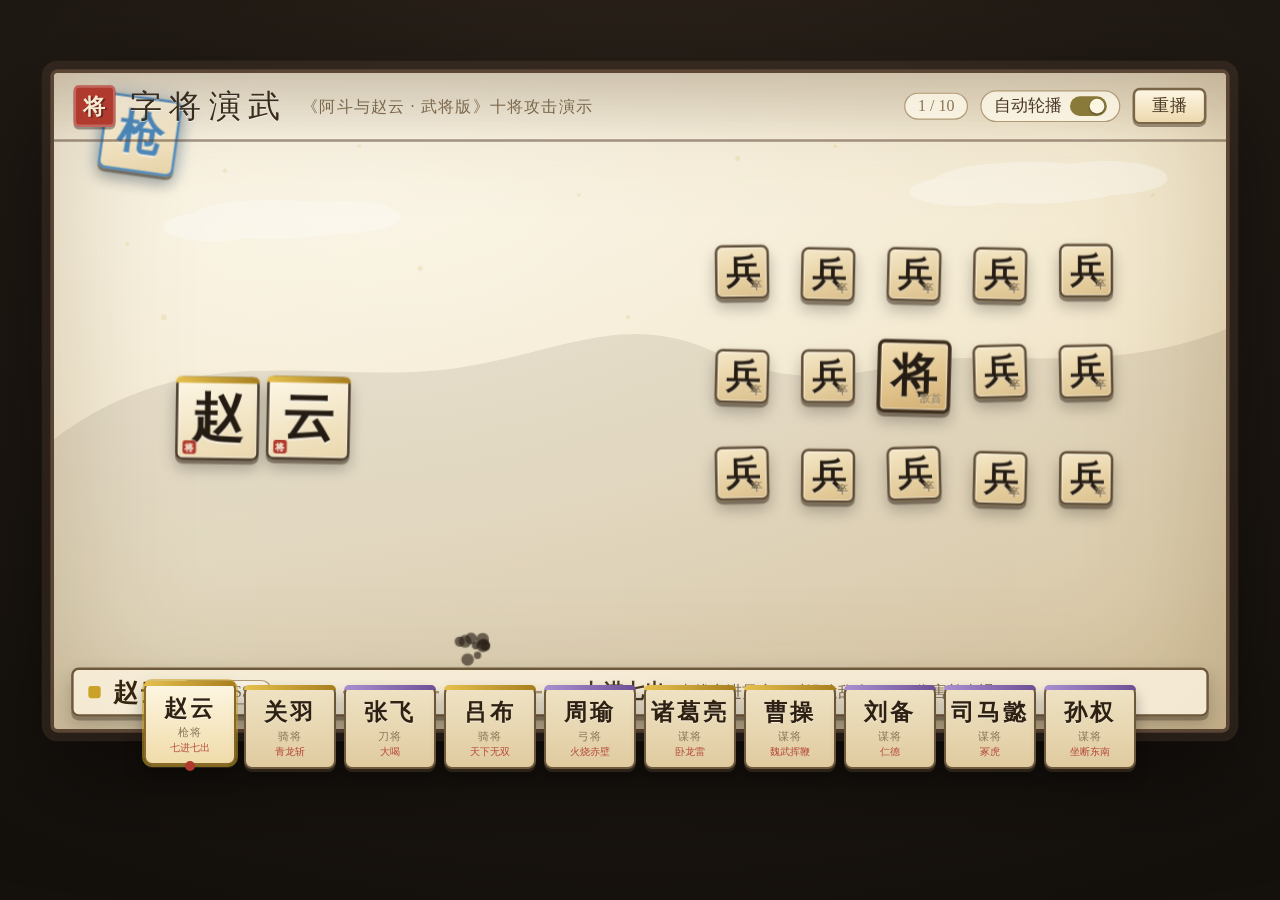
==== commit 27141e20: "修复武将切换链路：排队中的自动轮播不再覆盖手动切换；关闭/重开自动轮播行为正确" ====
--- a/warriors-attack.html
+++ b/warriors-attack.html
@@ -1509,7 +1509,9 @@
 ];
 
 /* ================= 启动与切换 ================= */
+let autoSeq=0; // 自动轮播排队 token：任何手动切换都会使其失效
 function startHero(i){
+  const mySeq=++autoSeq; // 本次演出专属 token，覆盖所有排队的自动切换
   const h=HEROES[i];
   state.idx=i; state.hero=h; state.playing=true;
   _heroStartT=state.t;
@@ -1526,7 +1528,11 @@
   h.play=makePlay(h);
   gs.finish=()=>{
     state.playing=false;
-    if(state.auto) setTimeout(()=>startHero((state.idx+1)%HEROES.length),1100);
+    if(state.auto){
+      const seq=++autoSeq; // 以当前时刻为准的新排队 token（期间任何手动切换/关auto都会使旧 token 失效）
+      const next=(state.idx+1)%HEROES.length;
+      setTimeout(()=>{ if(autoSeq===seq) startHero(next); },1100);
+    }
   };
 }
 function buildBar(){
@@ -1550,6 +1556,12 @@
 $('#auto-switch').addEventListener('click',()=>{
   state.auto=!state.auto;
   $('#auto-switch').classList.toggle('on',state.auto);
+  if(!state.auto){
+    autoSeq++; // 关闭自动轮播：取消所有排队中的自动切换
+  }else if(!state.playing){
+    // 重新开启时若当前演出已结束，续播下一个
+    setTimeout(()=>{ if(state.auto && !state.playing) startHero((state.idx+1)%HEROES.length); },600);
+  }
 });
 $('#btn-replay').addEventListener('click',()=>startHero(state.idx));
 
